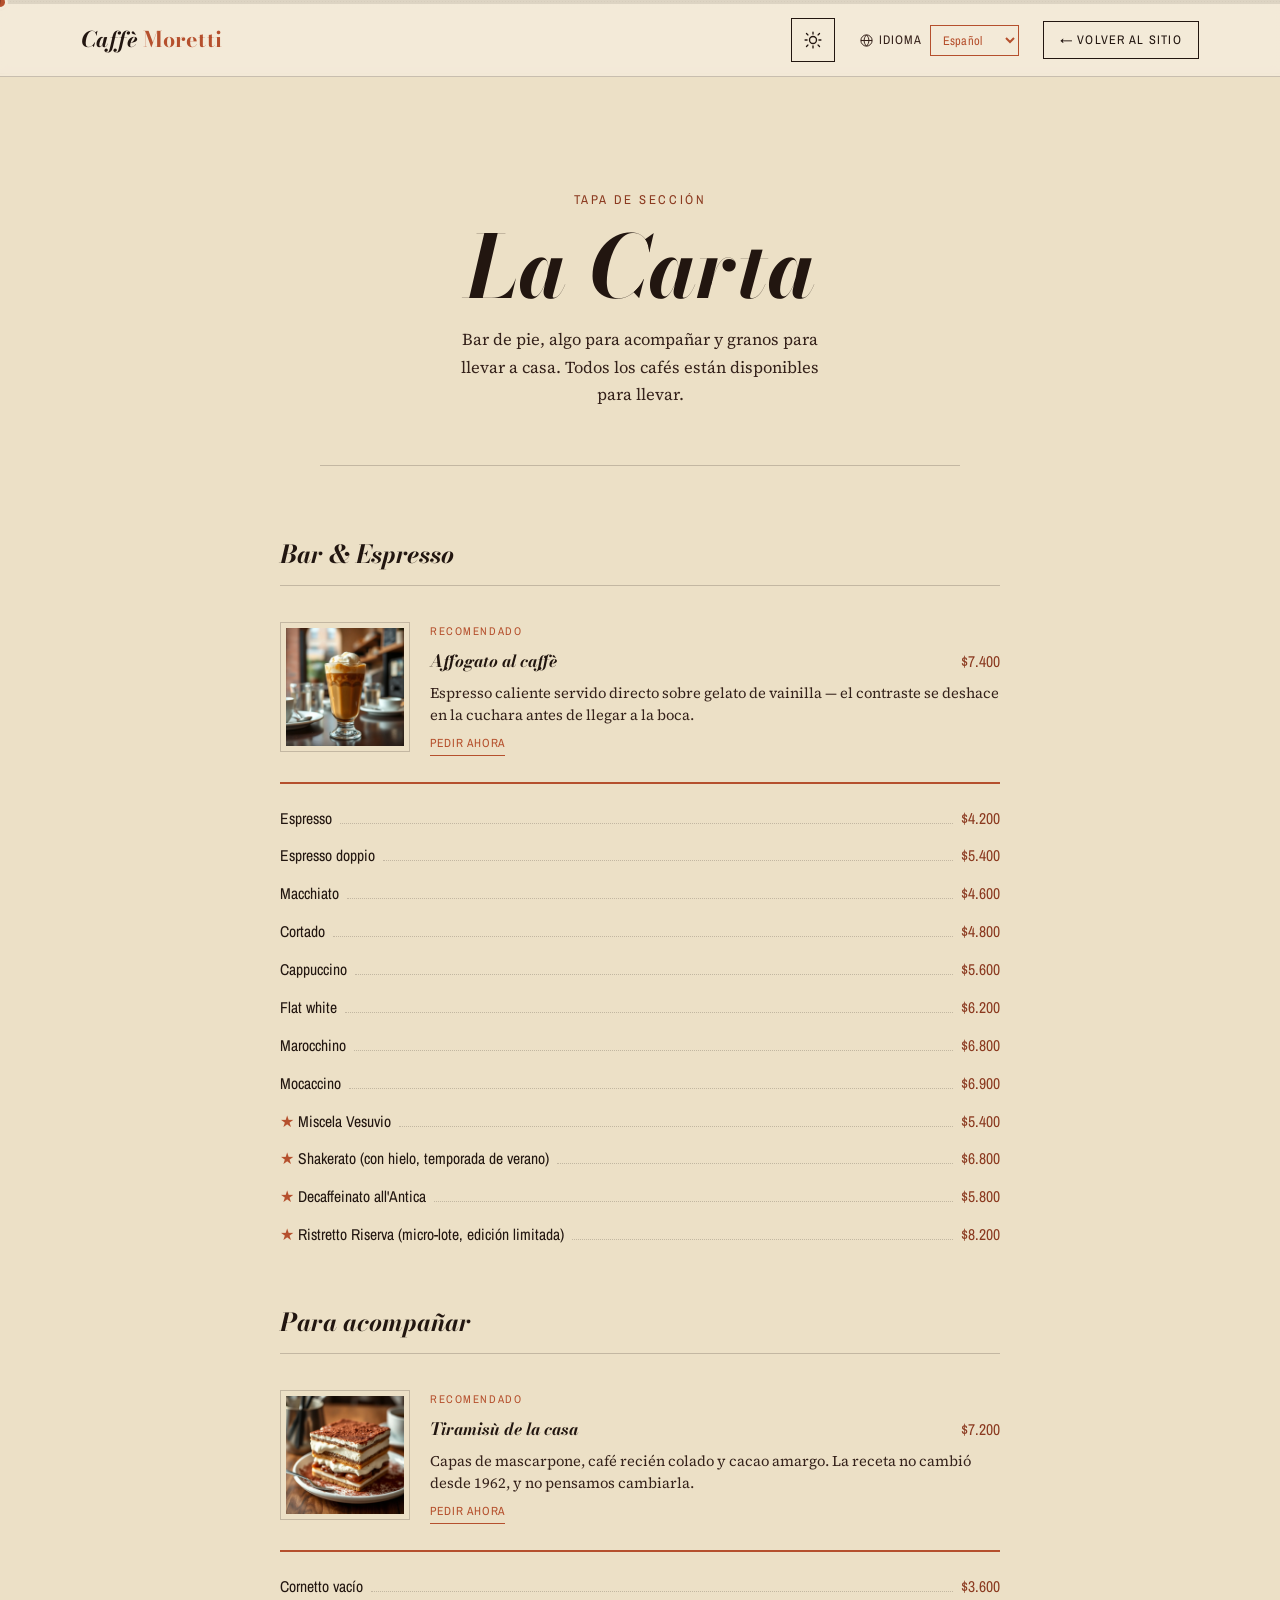
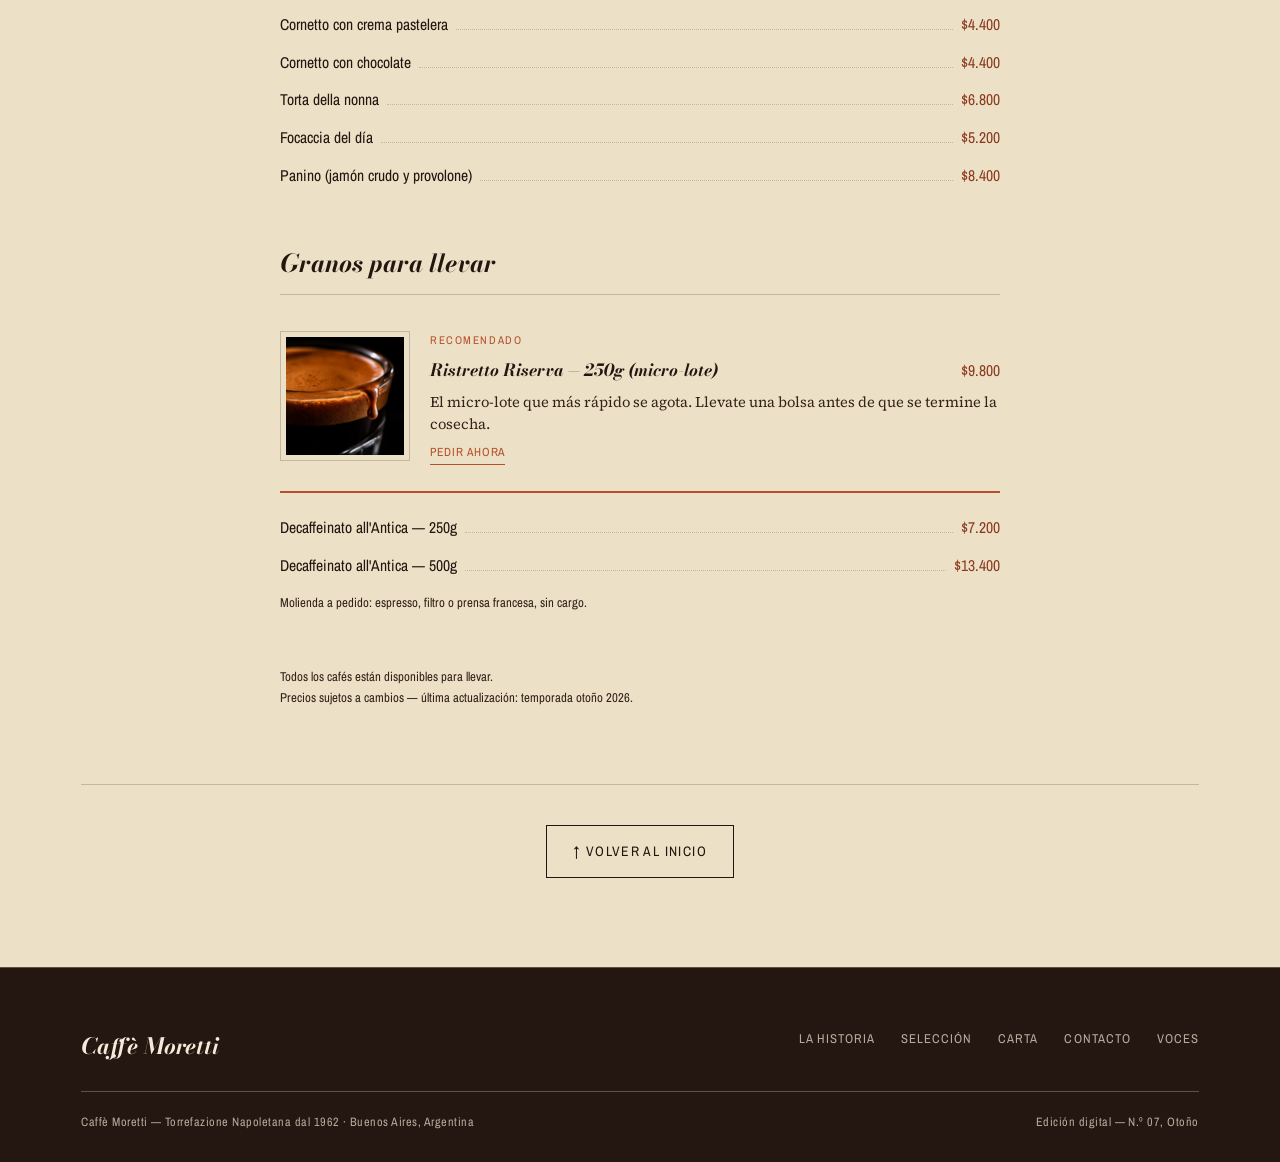
==== carta.html @ 87750c66 "Add files via upload" ====
<!DOCTYPE html>
<html lang="es">
<head>
<meta charset="UTF-8">
<meta name="viewport" content="width=device-width, initial-scale=1.0">
<title>La Carta — Caffè Moretti</title>
<meta name="description" content="La carta de Caffè Moretti: bar de pie, especialidades de la casa y algo para acompañar, en Palermo, Buenos Aires.">
<link rel="canonical" href="https://msamueldev.github.io/caffe-moretti/carta.html">

<!-- Favicon — inicial "M" en serif itálica dentro de un círculo, terracota sobre crema -->
<link rel="icon" href="assets/icons/favicon.svg" type="image/svg+xml">
<link rel="icon" href="assets/icons/favicon.ico" sizes="any">
<link rel="apple-touch-icon" href="assets/icons/apple-touch-icon.png">

<!-- Open Graph / Twitter Card -->
<meta property="og:type" content="website">
<meta property="og:url" content="https://msamueldev.github.io/caffe-moretti/carta.html">
<meta property="og:title" content="La Carta — Caffè Moretti">
<meta property="og:description" content="La carta de Caffè Moretti: bar de pie, especialidades de la casa y algo para acompañar, en Palermo, Buenos Aires.">
<meta property="og:image" content="https://msamueldev.github.io/caffe-moretti/assets/images/hero/cover-espresso-cup.webp">
<meta property="og:image:width" content="900">
<meta property="og:image:height" content="1200">
<meta property="og:image:type" content="image/webp">
<meta name="twitter:card" content="summary_large_image">
<meta name="twitter:title" content="La Carta — Caffè Moretti">
<meta name="twitter:description" content="La carta de Caffè Moretti: bar de pie, especialidades de la casa y algo para acompañar, en Palermo, Buenos Aires.">
<meta name="twitter:image" content="https://msamueldev.github.io/caffe-moretti/assets/images/hero/cover-espresso-cup.webp">

<link rel="preconnect" href="https://fonts.googleapis.com">
<link rel="preconnect" href="https://fonts.gstatic.com" crossorigin>
<link href="https://fonts.googleapis.com/css2?family=Bodoni+Moda:ital,opsz,wght@0,6..96,700;1,6..96,400;1,6..96,600;1,6..96,700&family=Source+Serif+4:opsz,wght@8..60,400&family=Archivo+Narrow:wght@400;600&display=swap" rel="stylesheet">

<link rel="stylesheet" href="css/styles.css">
<script>
  /* Aplica el tema antes del primer paint para evitar flash de color.
     Prioridad: elección guardada por el usuario > preferencia del sistema. */
  (function(){
    try{
      var KEY = 'caffe-moretti-theme';
      var stored = localStorage.getItem(KEY);
      var wantsDark = stored ? stored === 'dark' : (window.matchMedia && window.matchMedia('(prefers-color-scheme: dark)').matches);
      if (wantsDark) document.documentElement.setAttribute('data-theme', 'dark');
    }catch(e){}
  })();
  (function(){
    try{
      if (sessionStorage.getItem('cm-page-transition')) {
        document.documentElement.classList.add('is-entering');
      }
    }catch(e){}
  })();
</script>

<!-- Analítica — Plausible (privacy-friendly, sin cookies, cero backend propio).
     data-domain apunta al dominio real donde vive el sitio (GitHub Pages).
     Ojo: Plausible trackea por dominio completo, no por subcarpeta — si esta
     cuenta de GitHub Pages aloja más de un proyecto bajo msamueldev.github.io,
     las estadísticas de todos esos proyectos se van a mezclar acá. Si eso
     importa, conviene un dominio propio (ej. subdominio) solo para este sitio. -->
<script defer data-domain="msamueldev.github.io" src="https://plausible.io/js/script.js"></script>
</head>
<body>

<a href="#main-content" class="skip-link">Saltar al contenido principal</a>

<div class="page-transition" aria-hidden="true">
  <span class="page-transition-word">Caffè Moretti</span>
</div>

<!-- reading progress rail -->
<div class="progress-rail" aria-hidden="true">
  <div class="progress-fill" id="progressFill"></div>
</div>
<div class="progress-bean" id="progressBean" aria-hidden="true"></div>

<!-- ============ HEADER SIMPLE — no es el masthead completo del sitio, esto es otra página ============ -->
<header class="masthead-bar">
  <div class="masthead-inner">
    <a href="index.html" class="mast-logo">Caffè <em>Moretti</em></a>
    <div class="masthead-actions">
      <button type="button" id="themeToggle" class="theme-toggle" aria-label="Cambiar a modo oscuro">
        <svg class="icon-sun" viewBox="0 0 24 24" fill="none" stroke="currentColor" stroke-width="1.6" stroke-linecap="round" aria-hidden="true">
          <circle cx="12" cy="12" r="4.2"/>
          <path d="M12 2.5v2.4M12 19.1v2.4M4.2 4.2l1.7 1.7M18.1 18.1l1.7 1.7M2.5 12h2.4M19.1 12h2.4M4.2 19.8l1.7-1.7M18.1 5.9l1.7-1.7"/>
        </svg>
        <svg class="icon-moon" viewBox="0 0 24 24" fill="none" stroke="currentColor" stroke-width="1.6" stroke-linecap="round" stroke-linejoin="round" aria-hidden="true">
          <path d="M20 14.2A8.4 8.4 0 1 1 9.8 4a6.6 6.6 0 0 0 10.2 10.2Z"/>
        </svg>
      </button>
      <div class="lang-switch">
        <label for="langSelect" class="lang-switch-label">
          <svg viewBox="0 0 24 24" fill="none" stroke="currentColor" stroke-width="1.6" aria-hidden="true">
            <circle cx="12" cy="12" r="9"/>
            <path d="M3 12h18M12 3c2.5 2.5 3.8 5.6 3.8 9s-1.3 6.5-3.8 9c-2.5-2.5-3.8-5.6-3.8-9s1.3-6.5 3.8-9Z"/>
          </svg>
          <span data-i18n="lang_label">Idioma</span>
        </label>
        <select id="langSelect" aria-label="Idioma">
          <option value="es">Español</option>
          <option value="en">English</option>
          <option value="pt-BR">Português</option>
        </select>
      </div>
      <a href="index.html" class="btn btn--ghost carta-back-link" data-i18n="carta_volver">← Volver al sitio</a>
    </div>
  </div>
</header>

<main id="main-content">
<section class="spread carta-page" id="carta">
  <div class="container">

    <div class="carta-cover">
      <p class="carta-kicker" data-i18n="carta_tapa">Tapa de sección</p>
      <h1 class="carta-title">La Carta</h1>
      <p class="carta-subtitle" data-i18n="carta_subtitulo">Bar de pie, algo para acompañar y granos para llevar a casa. Todos los cafés están disponibles para llevar.</p>
    </div>

    <!-- ACTUALIZAR PRECIOS: los valores en $ de esta sección son de referencia
         (mercado de café de especialidad en Buenos Aires, otoño 2026). Ajustalos
         acá antes de publicar — es el único lugar del sitio donde viven. -->

    <div class="menu-category">
      <h2 class="menu-category-title" data-i18n="carta_cat_bar">Bar & Espresso</h2>

      <div class="menu-recommended">
        <div class="menu-item-photo ph"><img class="ph-img" src="assets/images/productos/affogato.webp" loading="lazy" data-i18n-attr="alt:img_alt_affogato" alt="Vaso de affogato al caffè, espresso caliente servido sobre gelato de vainilla, con vapor visible"></div>
        <div class="menu-item-body">
          <span class="menu-recommended-eyebrow" data-i18n="carta_recomendado">Recomendado</span>
          <div class="menu-item-top">
            <span class="menu-name">Affogato al caffè</span>
            <span class="menu-price">$7.400</span>
          </div>
          <p class="menu-item-desc" data-i18n="featured_affogato">Espresso caliente servido directo sobre gelato de vainilla — el contraste se deshace en la cuchara antes de llegar a la boca.</p>
          <a href="https://wa.me/5355530224?text=Hola!%20Quiero%20pedir%20un%20Affogato%20al%20caff%C3%A8." target="_blank" rel="noopener" class="menu-item-cta" data-i18n="carta_pedir_ahora">Pedir ahora</a>
        </div>
      </div>

      <ul class="menu-list">
        <li class="menu-item"><span class="menu-name">Espresso</span><span class="menu-leader"></span><span class="menu-price">$4.200</span></li>
        <li class="menu-item"><span class="menu-name">Espresso doppio</span><span class="menu-leader"></span><span class="menu-price">$5.400</span></li>
        <li class="menu-item"><span class="menu-name">Macchiato</span><span class="menu-leader"></span><span class="menu-price">$4.600</span></li>
        <li class="menu-item"><span class="menu-name">Cortado</span><span class="menu-leader"></span><span class="menu-price">$4.800</span></li>
        <li class="menu-item"><span class="menu-name">Cappuccino</span><span class="menu-leader"></span><span class="menu-price">$5.600</span></li>
        <li class="menu-item"><span class="menu-name">Flat white</span><span class="menu-leader"></span><span class="menu-price">$6.200</span></li>
        <li class="menu-item"><span class="menu-name">Marocchino</span><span class="menu-leader"></span><span class="menu-price">$6.800</span></li>
        <li class="menu-item"><span class="menu-name">Mocaccino</span><span class="menu-leader"></span><span class="menu-price">$6.900</span></li>
        <!-- marcados con ★ — mismos 4 productos de la sección "Selezione" en index.html -->
        <li class="menu-item menu-item--marked"><span class="menu-name">Miscela Vesuvio</span><span class="menu-leader"></span><span class="menu-price">$5.400</span></li>
        <li class="menu-item menu-item--marked"><span class="menu-name">Shakerato <span data-i18n="carta_shakerato_nota">(con hielo, temporada de verano)</span></span><span class="menu-leader"></span><span class="menu-price">$6.800</span></li>
        <li class="menu-item menu-item--marked"><span class="menu-name">Decaffeinato all'Antica</span><span class="menu-leader"></span><span class="menu-price">$5.800</span></li>
        <li class="menu-item menu-item--marked"><span class="menu-name">Ristretto Riserva <span data-i18n="carta_ristretto_nota">(micro-lote, edición limitada)</span></span><span class="menu-leader"></span><span class="menu-price">$8.200</span></li>
      </ul>
    </div>

    <div class="menu-category">
      <h2 class="menu-category-title" data-i18n="carta_cat_acompanar">Para acompañar</h2>

      <div class="menu-recommended">
        <div class="menu-item-photo ph"><img class="ph-img" src="assets/images/productos/tiramisu.webp" loading="lazy" data-i18n-attr="alt:img_alt_tiramisu" alt="Porción de tiramisù casero con capas de mascarpone y cacao amargo espolvoreado encima"></div>
        <div class="menu-item-body">
          <span class="menu-recommended-eyebrow" data-i18n="carta_recomendado">Recomendado</span>
          <div class="menu-item-top">
            <span class="menu-name" data-i18n="carta_tiramisu">Tiramisù de la casa</span>
            <span class="menu-price">$7.200</span>
          </div>
          <p class="menu-item-desc" data-i18n="featured_tiramisu">Capas de mascarpone, café recién colado y cacao amargo. La receta no cambió desde 1962, y no pensamos cambiarla.</p>
          <a href="https://wa.me/5355530224?text=Hola!%20Quiero%20pedir%20un%20Tiramis%C3%B9%20de%20la%20casa." target="_blank" rel="noopener" class="menu-item-cta" data-i18n="carta_pedir_ahora">Pedir ahora</a>
        </div>
      </div>

      <ul class="menu-list">
        <li class="menu-item"><span class="menu-name">Cornetto <span data-i18n="carta_cornetto_vacio">vacío</span></span><span class="menu-leader"></span><span class="menu-price">$3.600</span></li>
        <li class="menu-item"><span class="menu-name">Cornetto <span data-i18n="carta_cornetto_crema">con crema pastelera</span></span><span class="menu-leader"></span><span class="menu-price">$4.400</span></li>
        <li class="menu-item"><span class="menu-name">Cornetto <span data-i18n="carta_cornetto_choc">con chocolate</span></span><span class="menu-leader"></span><span class="menu-price">$4.400</span></li>
        <li class="menu-item"><span class="menu-name">Torta della nonna</span><span class="menu-leader"></span><span class="menu-price">$6.800</span></li>
        <li class="menu-item"><span class="menu-name" data-i18n="carta_focaccia">Focaccia del día</span><span class="menu-leader"></span><span class="menu-price">$5.200</span></li>
        <li class="menu-item"><span class="menu-name">Panino <span data-i18n="carta_panino">(jamón crudo y provolone)</span></span><span class="menu-leader"></span><span class="menu-price">$8.400</span></li>
      </ul>
    </div>

    <div class="menu-category">
      <h2 class="menu-category-title" data-i18n="carta_cat_granos">Granos para llevar</h2>

      <div class="menu-recommended">
        <div class="menu-item-photo ph"><img class="ph-img" src="assets/images/productos/ristretto-riserva.webp" loading="lazy" data-i18n-attr="alt:img_alt_ristretto" alt="Vaso pequeño de espresso ristretto con crema densa en primer plano macro sobre fondo oscuro dramático"></div>
        <div class="menu-item-body">
          <span class="menu-recommended-eyebrow" data-i18n="carta_recomendado">Recomendado</span>
          <div class="menu-item-top">
            <span class="menu-name">Ristretto Riserva — 250g <span data-i18n="carta_micro_lote">(micro-lote)</span></span>
            <span class="menu-price">$9.800</span>
          </div>
          <p class="menu-item-desc" data-i18n="featured_ristretto_grano">El micro-lote que más rápido se agota. Llevate una bolsa antes de que se termine la cosecha.</p>
          <a href="https://wa.me/5355530224?text=Hola!%20Quiero%20pedir%20una%20bolsa%20de%20Ristretto%20Riserva." target="_blank" rel="noopener" class="menu-item-cta" data-i18n="carta_pedir_ahora">Pedir ahora</a>
        </div>
      </div>

      <ul class="menu-list">
        <li class="menu-item"><span class="menu-name">Decaffeinato all'Antica — 250g</span><span class="menu-leader"></span><span class="menu-price">$7.200</span></li>
        <li class="menu-item"><span class="menu-name">Decaffeinato all'Antica — 500g</span><span class="menu-leader"></span><span class="menu-price">$13.400</span></li>
      </ul>
      <p class="menu-note" data-i18n="carta_nota_molienda">Molienda a pedido: espresso, filtro o prensa francesa, sin cargo.</p>
    </div>

    <p class="menu-note" data-i18n="carta_nota">Todos los cafés están disponibles para llevar.<br>Precios sujetos a cambios — última actualización: temporada otoño 2026.</p>

    <div class="carta-back-row">
      <a href="index.html" class="btn btn--ghost carta-back" data-i18n="carta_volver_inicio">↑ Volver al inicio</a>
    </div>

  </div>
</section>
</main>

<footer class="site-footer">
  <div class="container">
    <div class="footer-top">
      <span class="footer-logo">Caffè Moretti</span>
      <nav class="footer-links">
        <a href="index.html#storia" data-i18n="nav_historia">La Historia</a>
        <a href="index.html#selezione" data-i18n="nav_seleccion">Selección</a>
        <a href="carta.html" data-i18n="nav_carta">Carta</a>
        <a href="index.html#contatto" data-i18n="nav_contacto">Contacto</a>
        <a href="index.html#voci" data-i18n="nav_voces">Voces</a>
      </nav>
    </div>
    <div class="footer-bottom">
      <span>Caffè Moretti — Torrefazione Napoletana dal 1962 · Buenos Aires, Argentina</span>
      <span data-i18n="footer_edicion">Edición digital — N.º 07, Otoño</span>
    </div>
  </div>
</footer>

<script src="js/i18n.js"></script>
<script src="js/main.js"></script>
</body>
</html>
---- css/styles.css ----
/* ============================================================
   CAFFÈ MORETTI — styles.css
   Torrefazione Napoletana dal 1962
   ============================================================ */

/* ============================================================
   TOKENS — paleta cruda (constante) + capa semántica (flip por tema)
   ============================================================ */
:root{
  /* paleta cruda — estos valores no cambian de nombre entre temas */
  --cream:      #F3EAD8;
  --paper:      #ECE0C6;
  --paper-dk:   #E2D3AE;
  --espresso:   #241610;
  --espresso-2: #34211A;
  --ink:        #221610;
  --terracotta: #B5502D;
  --terracotta-dk: #8B3A20;
  --gold:       #A5824F;

  /* capa semántica — modo claro (default) */
  --bg:            var(--cream);
  --surface:       var(--paper);
  --surface-veil:  rgba(243,234,216,0.92);
  --surface-strong:rgba(243,234,216,0.9);
  --bg-transparent:rgba(243,234,216,0);
  --text:          var(--ink);
  --text-muted:    var(--espresso-2);
  --muted-on-dark: rgba(243,234,216,0.7);
  --label-accent:  var(--terracotta-dk);
  --accent:        var(--terracotta);
  --accent-strong: var(--terracotta-dk);
  --gold-dk:       #7A5C33;
  --line:          rgba(34,22,16,0.20);
  --line-soft:     rgba(34,22,16,0.10);
  --cream-line:    rgba(243,234,216,0.28);
  --shadow-color:  rgba(0,0,0,0.35);

  --font-display: 'Bodoni Moda', 'Times New Roman', serif;
  --font-body:    'Source Serif 4', Georgia, serif;
  --font-label:   'Archivo Narrow', Arial, sans-serif;

  --container: 1220px;
  --gutter: clamp(20px, 4vw, 56px);
}

/* modo oscuro — mismo arquetipo y tipografía, otra familia de paleta.
   Fondo global = --espresso (ya "casi negro" en el sistema claro),
   con terracota más rica + el dorado (--gold) activado como segundo
   acento para etiquetas editoriales — no es un invert, es otra perilla
   de temperatura sobre el mismo diseño. */
[data-theme="dark"]{
  --bg:             var(--espresso);
  --surface:        var(--espresso-2);
  --surface-veil:   rgba(36,22,16,0.86);
  --surface-strong: rgba(52,33,26,0.92);
  --bg-transparent: rgba(36,22,16,0);
  --text:           var(--cream);
  --text-muted:     var(--paper);
  --label-accent:   #E0BE8C;
  --accent:         #D2673D;
  --accent-strong:  #E3915C;
  --gold:           #C9A06B;
  --gold-dk:        #C9A06B;
  --line:           rgba(243,234,216,0.16);
  --line-soft:      rgba(243,234,216,0.08);
  --shadow-color:   rgba(0,0,0,0.55);
}

*,*::before,*::after{ box-sizing:border-box; }
html{ scroll-behavior:smooth; overflow-x:hidden; }
@media (prefers-reduced-motion: reduce){
  html{ scroll-behavior:auto; }
  *,*::before,*::after{ animation-duration:0.01ms !important; animation-iteration-count:1 !important; transition-duration:0.01ms !important; scroll-behavior:auto !important; }
}

/* transición suave de color al cambiar de tema — cualquier regla más
   específica (botones, .ph-img, etc.) sigue mandando en lo suyo */
body, body *, body *::before, body *::after{
  transition:background-color 0.5s cubic-bezier(0.4,0,0.2,1), color 0.5s cubic-bezier(0.4,0,0.2,1), border-color 0.5s cubic-bezier(0.4,0,0.2,1), fill 0.5s cubic-bezier(0.4,0,0.2,1), stroke 0.5s cubic-bezier(0.4,0,0.2,1);
}

body{
  position:relative;
  margin:0;
  overflow-x:hidden;
  background:var(--bg);
  color:var(--text);
  font-family:var(--font-body);
  font-size:17px;
  line-height:1.65;
  -webkit-font-smoothing:antialiased;
}
/* textura de grano de papel — dos capas fijas (una por tema) crossfadeadas
   por opacity, ya que un gradiente no puede transicionar de color nativamente */
body::before, body::after{
  content:"";
  position:fixed; inset:0;
  z-index:-1;
  pointer-events:none;
  background-size:3px 3px;
  transition:opacity 0.5s cubic-bezier(0.4,0,0.2,1);
}
body::before{
  background-image:radial-gradient(rgba(34,22,16,0.035) 0.6px, transparent 0.6px); /* claro */
  opacity:1;
}
body::after{
  background-image:radial-gradient(rgba(243,234,216,0.035) 0.6px, transparent 0.6px); /* oscuro */
  opacity:0;
}
[data-theme="dark"] body::before{ opacity:0; }
[data-theme="dark"] body::after{ opacity:1; }

img,svg{ display:block; max-width:100%; }
a{ color:inherit; text-decoration:none; }
h1,h2,h3,h4,p,figure{ margin:0; }
ul{ margin:0; padding:0; list-style:none; }
button{ font-family:inherit; }

.container{
  max-width:var(--container);
  margin:0 auto;
  padding:0 var(--gutter);
}

/* ============================================================
   TRANSICIÓN ENTRE PÁGINAS (index.html ↔ carta.html)
   Overlay negro con el wordmark de la marca. z-index por encima de
   todo (incluida progress-rail, z-index:900). El estado "entering"
   lo pone el script anti-flash en <head>, ANTES del primer paint,
   así que no anima al cargar — solo anima al desvanecerse (JS en
   main.js) o al activarse por un click saliente ("leaving").
   ============================================================ */

/* skip-link — invisible hasta que se enfoca por teclado (Tab) */
.skip-link{
  position:absolute;
  top:-100px; left:12px;
  z-index:10000;
  background:var(--bg);
  color:var(--text);
  border:1px solid var(--accent);
  padding:10px 18px;
  font-family:var(--font-label);
  text-transform:uppercase;
  letter-spacing:0.08em;
  font-size:0.82rem;
  transition:top 0.2s ease;
}
.skip-link:focus{ top:12px; }

.page-transition{
  position:fixed;
  inset:0;
  z-index:9999;
  display:flex;
  align-items:center;
  justify-content:center;
  background:#0B0B0B;
  opacity:0;
  pointer-events:none;
  transition:opacity 0.35s ease;
}
.page-transition-word{
  font-family:var(--font-display);
  font-style:italic;
  font-weight:700;
  font-size:clamp(1.6rem,4.5vw,2.4rem);
  letter-spacing:0.01em;
  color:#F3EAD8;
}
html.is-entering .page-transition,
html.is-leaving .page-transition{
  opacity:1;
  pointer-events:auto;
}


.progress-rail{
  position:fixed; top:0; left:0; right:0; height:4px;
  background:var(--line-soft);
  z-index:900;
}
.progress-fill{
  position:relative;
  height:100%; width:0%;
  transition:width 0.06s linear;
  overflow:hidden;
}
.progress-fill::before,
.progress-fill::after{
  content:"";
  position:absolute; inset:0;
  transition:opacity 0.5s cubic-bezier(0.4,0,0.2,1);
}
.progress-fill::before{
  background:linear-gradient(90deg,#8B3A20,#B5502D); /* claro: --accent-strong, --accent */
  opacity:1;
}
.progress-fill::after{
  background:linear-gradient(90deg,#E3915C,#D2673D); /* oscuro: --accent-strong, --accent */
  opacity:0;
}
[data-theme="dark"] .progress-fill::before{ opacity:0; }
[data-theme="dark"] .progress-fill::after{ opacity:1; }
.progress-bean{
  position:fixed; top:-3px; left:0%;
  width:10px; height:10px;
  transform:translateX(-50%);
  background:var(--accent);
  border-radius:60% 40% 55% 45% / 50% 55% 45% 50%;
  box-shadow:0 0 0 3px var(--bg), 0 1px 3px var(--shadow-color);
  z-index:901;
  transition:left 0.06s linear;
}
.progress-bean::after{
  content:"";
  position:absolute; top:50%; left:50%;
  width:1px; height:70%;
  background:var(--shadow-color);
  transform:translate(-50%,-50%) rotate(8deg);
}

/* ============================================================
   MASTHEAD / NAV
   ============================================================ */
.masthead-bar{
  position:sticky; top:4px; z-index:500;
  background:var(--surface-veil);
  backdrop-filter:blur(6px);
  border-bottom:1px solid var(--line);
}
.masthead-inner{
  max-width:var(--container);
  margin:0 auto;
  padding:14px var(--gutter);
  display:flex; align-items:center; justify-content:space-between;
  gap:20px;
}
.mast-logo{
  font-family:var(--font-display);
  font-style:italic;
  font-weight:700;
  font-size:1.35rem;
  letter-spacing:0.01em;
  white-space:nowrap;
}
.mast-logo em{ font-style:normal; color:var(--accent); }

.masthead-actions{
  display:flex; flex-wrap:wrap; align-items:center; justify-content:flex-end;
  gap:clamp(10px,2vw,24px);
}

/* botón sol/luna */
.theme-toggle{
  display:inline-flex; align-items:center; justify-content:center;
  width:44px; height:44px;
  flex-shrink:0;
  border:1px solid var(--text);
  background:transparent;
  color:var(--text);
  cursor:pointer;
  transition:background-color 0.5s cubic-bezier(0.4,0,0.2,1), color 0.5s cubic-bezier(0.4,0,0.2,1), border-color 0.5s cubic-bezier(0.4,0,0.2,1);
}
.theme-toggle:hover{ background:var(--text); color:var(--bg); }
.theme-toggle:focus-visible{ outline:2px solid var(--accent); outline-offset:2px; }
.theme-toggle svg{ width:20px; height:20px; display:none; }
.theme-toggle .icon-sun{ display:block; }
[data-theme="dark"] .theme-toggle .icon-sun{ display:none; }
[data-theme="dark"] .theme-toggle .icon-moon{ display:block; }

/* selector de idioma — ES · EN · PT, mismo tratamiento tipográfico que un kicker */
.lang-switch{
  display:flex; align-items:center; gap:8px;
  font-family:var(--font-label);
  font-size:0.78rem;
}
.lang-switch-label{
  display:inline-flex; align-items:center; gap:5px;
  text-transform:uppercase;
  letter-spacing:0.08em;
  color:var(--text-muted);
  white-space:nowrap;
}
.lang-switch-label svg{ width:15px; height:15px; flex-shrink:0; }
.lang-switch select{
  font-family:var(--font-label);
  font-size:0.78rem;
  letter-spacing:0.02em;
  color:var(--accent);
  background:transparent;
  border:1px solid var(--accent);
  border-radius:0;
  padding:5px 8px;
  cursor:pointer;
}
.lang-switch select:focus-visible{ outline:2px solid var(--accent); outline-offset:2px; }

.mast-nav{
  display:flex; align-items:center; gap:clamp(16px,3vw,34px);
  font-family:var(--font-label);
  font-size:0.86rem;
  letter-spacing:0.08em;
  text-transform:uppercase;
}
.mast-nav a{
  position:relative;
  padding:4px 0;
  color:var(--text);
}
.mast-nav a::after{
  content:"";
  position:absolute; left:0; right:100%; bottom:0;
  height:1px; background:var(--accent);
  transition:right 0.3s ease;
}
.mast-nav a:hover::after, .mast-nav a:focus-visible::after{ right:0; }
.mast-nav a.active{ color:var(--label-accent); }
.mast-nav a.active::after{ right:0; }
.mast-nav .mast-cta{
  border:1px solid var(--text);
  padding:8px 16px;
  color:var(--text);
}
.mast-nav .mast-cta:hover{ background:var(--text); color:var(--bg); }
.mast-nav .mast-cta::after{ display:none; }

.nav-toggle{ display:none; }
.nav-toggle-label{
  display:none;
  flex-direction:column; gap:5px;
  cursor:pointer;
}
.nav-toggle-label span{ width:24px; height:2px; background:var(--text); }

/* ============================================================
   SECTION SCAFFOLD — every spread reads like a magazine page
   ============================================================ */
.spread{
  position:relative;
  padding:clamp(64px,9vw,120px) 0 clamp(56px,7vw,96px);
  border-top:1px solid var(--line);
}
.spread--dark{
  background:var(--espresso);
  color:var(--cream);
  border-top:1px solid var(--cream-line);
}
.folio{
  display:flex; align-items:baseline; justify-content:space-between;
  font-family:var(--font-label);
  letter-spacing:0.14em;
  text-transform:uppercase;
  font-size:0.82rem;
  color:var(--label-accent);
  margin-bottom:22px;
}
.spread--dark .folio{ color:var(--accent); }
.folio .folio-num{ font-variant-numeric:tabular-nums; }
.folio .folio-rule{
  flex:1; height:1px; background:var(--line);
  margin:0 18px;
}
.spread--dark .folio .folio-rule{ background:var(--cream-line); }

.kicker{
  font-family:var(--font-label);
  text-transform:uppercase;
  letter-spacing:0.16em;
  font-size:0.82rem;
  color:var(--label-accent);
  margin-bottom:14px;
}
.spread--dark .kicker{ color:var(--accent); }

.headline{
  font-family:var(--font-display);
  font-style:italic;
  font-weight:600;
  line-height:1.02;
  letter-spacing:-0.01em;
  color:var(--text);
}
.spread--dark .headline{ color:var(--cream); }

.reveal{ opacity:0; transform:translateY(26px); transition:opacity 0.8s ease, transform 0.8s cubic-bezier(.16,.84,.44,1); }
.reveal.in-view{ opacity:1; transform:translateY(0); }
.reveal-delay-1.in-view{ transition-delay:0.1s; }
.reveal-delay-2.in-view{ transition-delay:0.2s; }
.reveal-delay-3.in-view{ transition-delay:0.3s; }

/* Variantes de entrada — cada spread se mueve distinto, no todos el mismo fade+translateY */
.reveal-scale{ transform:translateY(18px) scale(0.96); }
.reveal-scale.in-view{ transform:translateY(0) scale(1); }
.reveal-slide-left{ transform:translateX(-40px); }
.reveal-slide-left.in-view{ transform:translateX(0); }
.reveal-slide-right{ transform:translateX(40px); }
.reveal-slide-right.in-view{ transform:translateX(0); }

/* Entrada propia del titular de cada sección: cortina que se abre de izquierda
   a derecha, independiente del fade del bloque que lo contiene */
.headline-reveal{
  display:inline-block;
  clip-path:inset(0 100% 0 0);
  transition:clip-path 0.9s cubic-bezier(.16,.84,.44,1);
  transition-delay:0.15s;
}
.reveal.in-view .headline-reveal{ clip-path:inset(0 0 0 0); }

/* ============================================================
   PLACEHOLDER IMAGE BLOCKS
   (sustituir por <img> reales — ver README / estructura de carpetas)
   ============================================================ */
.ph{
  position:relative;
  background:var(--surface);
  border:1px solid var(--line);
  padding:9px;
  overflow:hidden;
  display:flex; align-items:flex-end;
}

/* Cuando sustituyas el div .ph por una <img class="ph-img">, esta clase
   asegura que la imagen llene el mismo recuadro que ocupaba el placeholder */
.ph-img{
  width:100%; height:100%;
  object-fit:cover;
  display:block;
  transform:scale(1);
  transition:transform 0.7s cubic-bezier(.16,.84,.44,1), filter 0.5s ease;
}
.ph:hover .ph-img{
  transform:scale(1.045);
  filter:saturate(1.1) contrast(1.03);
}
/* fotos con efecto de profundidad al hacer scroll — Selezione y fachada de Contacto */
.parallax-img{
  transform:translateY(var(--parallax-y,0px)) scale(1.08);
}
.ph:hover .parallax-img{
  transform:translateY(var(--parallax-y,0px)) scale(1.1);
  filter:saturate(1.1) contrast(1.03);
}

/* ============================================================
   BUTTONS
   ============================================================ */
.btn{
  display:inline-flex; align-items:center; gap:10px;
  font-family:var(--font-label);
  text-transform:uppercase;
  letter-spacing:0.1em;
  font-size:0.86rem;
  padding:14px 26px;
  border:1px solid var(--text);
  transition:background-color 0.5s cubic-bezier(0.4,0,0.2,1), color 0.5s cubic-bezier(0.4,0,0.2,1), border-color 0.5s cubic-bezier(0.4,0,0.2,1), transform 0.25s ease;
}
.btn:focus-visible{ outline:2px solid var(--accent); outline-offset:3px; }
.btn--solid{ background:var(--accent); border-color:var(--accent); color:var(--cream); }
.btn--solid:hover{ background:var(--accent-strong); border-color:var(--accent-strong); transform:translateY(-2px); }
.btn--ghost{ background:transparent; color:var(--text); }
.carta-back-link{ padding:8px 16px; font-size:0.78rem; }
.btn--ghost:hover{ background:var(--text); color:var(--bg); }
.spread--dark .btn--ghost{ border-color:var(--cream); color:var(--cream); }
.spread--dark .btn--ghost:hover{ background:var(--cream); color:var(--espresso); }

/* ============================================================
   1 — COVER / HERO  (imagen a sangre, texto en columna angosta)
   ============================================================ */
.cover{
  position:relative;
  padding-top:calc(4px + 74px);
  padding-bottom:clamp(60px,8vw,90px);
  overflow:hidden;
  min-height:clamp(600px,84vh,880px);
  display:flex;
  align-items:center;
}
.cover > .container{
  position:relative;
  z-index:2;
  width:100%;
}

.cover-kicker-row{
  display:flex; flex-wrap:wrap; align-items:center; justify-content:space-between;
  gap:14px;
  max-width:min(600px,92%);
  font-family:var(--font-label);
  text-transform:uppercase;
  font-size:0.78rem;
  letter-spacing:0.14em;
  color:var(--text-muted);
  padding-bottom:16px;
  border-bottom:1px solid var(--line);
  margin-bottom:clamp(30px,5vw,54px);
}
.cover-kicker-num{ color:var(--gold-dk); font-weight:600; }

.cover-heading-wrap{ max-width:min(480px,88%); }
.cover-eyebrow{
  font-family:var(--font-label);
  text-transform:uppercase;
  letter-spacing:0.2em;
  font-size:0.86rem;
  color:var(--label-accent);
  margin-bottom:10px;
}
.cover-title{
  font-family:var(--font-display);
  font-size:clamp(2.9rem, 6.4vw, 5.2rem);
  line-height:0.96;
  letter-spacing:-0.015em;
}
.cover-title .line1{ font-style:normal; font-weight:700; display:block; }
.cover-title .line2{ font-style:italic; font-weight:600; color:var(--accent); display:block; margin-left:clamp(4px,2vw,20px); }

.cover-sub{
  max-width:34ch;
  margin-top:24px;
  font-size:1.08rem;
  color:var(--text-muted);
}
.cover-actions{
  display:flex; flex-wrap:wrap; gap:16px;
  margin-top:32px;
}

.cover-byline{
  margin-top:clamp(46px,7vw,74px);
  padding-top:18px;
  max-width:min(480px,88%);
  border-top:1px solid var(--line);
  display:flex; flex-wrap:wrap; gap:12px 22px;
  font-family:var(--font-label);
  text-transform:uppercase;
  letter-spacing:0.1em;
  font-size:0.78rem;
  color:var(--text-muted);
}

/* the image — bled to the section's own right edge, independent of container width */
.cover-visual-bleed{
  position:absolute;
  top:0; right:0; bottom:0;
  width:min(66%, 960px);
  z-index:0;
  overflow:hidden;
}
.cover-visual-bleed::before,
.cover-visual-bleed::after{
  content:"";
  position:absolute; inset:0;
  z-index:2;
  pointer-events:none;
  transition:opacity 0.5s cubic-bezier(0.4,0,0.2,1);
}
.cover-visual-bleed::before{
  background:linear-gradient(90deg, #F3EAD8 0%, rgba(243,234,216,0) 24%); /* claro: --bg → transparente */
  opacity:1;
}
.cover-visual-bleed::after{
  background:linear-gradient(90deg, #241610 0%, rgba(36,22,16,0) 24%); /* oscuro: --bg → transparente */
  opacity:0;
}
[data-theme="dark"] .cover-visual-bleed::before{ opacity:0; }
[data-theme="dark"] .cover-visual-bleed::after{ opacity:1; }
.cover-bleed-photo{
  position:relative;
  width:100%; height:100%;
  padding:0;
  background:none;
  clip-path:polygon(9% 0, 100% 0, 100% 100%, 0 100%);
}
.cover-bleed-photo::before{ display:none; } /* nunca tuvo, y no lleva el marco passe-partout — la foto del hero va a sangre */

/* crédito de foto — texto simple debajo del byline, nada flotando sobre la imagen */
.cover-photo-credit{
  margin-top:14px;
  max-width:min(480px,88%);
  font-family:var(--font-label);
  font-size:0.74rem;
  letter-spacing:0.04em;
  color:var(--text-muted);
}

/* ============================================================
   2 — LA STORIA (3-column article)
   ============================================================ */
.storia-head{
  max-width:60ch;
  margin-bottom:clamp(30px,5vw,52px);
}
.storia-head .headline{ font-size:clamp(2.1rem,4.6vw,3.4rem); }

.article-grid{
  display:grid;
  grid-template-columns:repeat(3,1fr);
  gap:0;
}
.article-col{
  padding:0 clamp(16px,2.4vw,30px);
  border-left:1px solid var(--line);
  font-size:0.99rem;
}
.article-col:first-child{ border-left:none; padding-left:0; }
.article-col:last-child{ padding-right:0; }
.article-col p + p{ margin-top:1.1em; }
.article-col h3{
  font-family:var(--font-label);
  text-transform:uppercase;
  letter-spacing:0.1em;
  font-size:0.8rem;
  color:var(--label-accent);
  margin-bottom:12px;
}
.article-col > p:first-of-type::first-letter{
  font-family:var(--font-display);
  font-style:italic;
  font-weight:700;
  font-size:4.4em;
  line-height:0.78;
  float:left;
  padding-right:0.08em;
  padding-top:0.03em;
  color:var(--gold-dk);
}

.pull-quote{
  margin:clamp(48px,7vw,84px) 0;
  display:flex;
  justify-content:flex-end;
}
.pull-quote-inner{
  position:relative;
  max-width:min(640px,86%);
  width:calc(100% + var(--gutter));
  margin-right:calc(-1 * var(--gutter));
  background:var(--bg);
  padding:clamp(20px,3vw,34px) clamp(28px,4vw,44px) clamp(20px,3vw,34px) clamp(44px,5.5vw,60px);
  border-top:2px solid var(--accent);
  border-bottom:1px solid var(--line);
}
.pull-quote-inner::before{
  content:"“";
  position:absolute;
  top:-0.4em; left:0.02em;
  font-family:var(--font-display);
  font-style:italic;
  font-weight:700;
  font-size:7rem;
  line-height:1;
  color:var(--gold);
  opacity:0.22;
  z-index:0;
  pointer-events:none;
}
.pull-quote p{
  position:relative;
  z-index:1;
  font-family:var(--font-display);
  font-style:italic;
  font-size:clamp(1.7rem,3.6vw,2.6rem);
  line-height:1.2;
  text-align:left;
  max-width:none;
  margin:0;
}
.pull-quote cite{
  position:relative;
  z-index:1;
  display:block;
  margin-top:16px;
  text-align:left;
  font-family:var(--font-label);
  font-style:normal;
  text-transform:uppercase;
  letter-spacing:0.12em;
  font-size:0.78rem;
  color:var(--label-accent);
}

.process-row{
  margin-top:clamp(44px,6vw,70px);
  display:grid;
  grid-template-columns:1fr 1.2fr;
  grid-template-rows:1fr 1fr;
  gap:clamp(14px,2vw,22px);
  aspect-ratio:16/11;
}
.process-item{
  display:flex;
  flex-direction:column;
  min-height:0;
}
.process-item .ph{ flex:1; min-height:0; }
/* Fig. 1 y Fig. 3 — apoyo, chicas */
.process-item:nth-child(1){ grid-column:1; grid-row:1; }
.process-item:nth-child(3){ grid-column:1; grid-row:2; }
/* Fig. 2 — el tueste, la foto dramática, ocupa el doble de alto */
.process-item:nth-child(2){ grid-column:2; grid-row:1 / span 2; }
.process-fig{
  margin-top:10px;
  flex-shrink:0;
  font-family:var(--font-label);
  font-size:0.82rem;
  color:var(--text-muted);
}
.process-fig b{ color:var(--label-accent); font-weight:600; }

/* ============================================================
   3 — SELEZIONE (editorial reviews)
   ============================================================ */
.selezione-head{
  display:flex; flex-wrap:wrap; justify-content:space-between; align-items:flex-end; gap:20px;
  margin-bottom:clamp(34px,5vw,54px);
}
.selezione-head .headline{ font-size:clamp(2.1rem,4.6vw,3.4rem); max-width:16ch; }
.selezione-intro{ max-width:34ch; font-size:1rem; color:var(--text-muted); }

.review-grid{
  display:grid;
  grid-template-columns:repeat(2,1fr);
  gap:1px;
  background:var(--line);
  border:1px solid var(--line);
}
.review-card{
  background:var(--bg);
  padding:clamp(22px,3vw,34px);
  display:flex; flex-direction:column; gap:16px;
}
.review-photo{ aspect-ratio:16/10; }
.review-top{
  display:flex; flex-wrap:wrap; justify-content:space-between; align-items:flex-start; gap:10px 14px;
}
.review-name{
  font-family:var(--font-display);
  font-style:italic;
  font-weight:700;
  font-size:1.5rem;
}
.review-tag{
  flex-shrink:0;
  margin-top:6px;
  font-family:var(--font-label);
  text-transform:uppercase;
  letter-spacing:0.08em;
  font-size:0.7rem;
  color:var(--gold-dk);
  border:1px solid var(--gold-dk);
  padding:4px 10px;
  white-space:nowrap;
}
.review-text{ font-size:0.98rem; color:var(--text-muted); }

/* ficha técnica editorial — reemplaza cualquier idea de puntuación */
.spec-sheet{
  display:flex; flex-direction:column;
  gap:1px;
  background:var(--line);
  border:1px solid var(--line);
  margin:0;
}
.spec-row{
  display:grid;
  grid-template-columns:120px 1fr;
  gap:8px 12px;
  background:var(--bg);
  padding:7px 10px;
}
.spec-row dt{
  font-family:var(--font-label);
  text-transform:uppercase;
  letter-spacing:0.06em;
  font-size:0.7rem;
  color:var(--text-muted);
}
.spec-row dd{
  margin:0;
  font-family:var(--font-label);
  font-size:0.8rem;
  color:var(--text);
}

/* ============================================================
   3.5 — CARTA / MENÚ
   Sección tratada como "otra página": fondo distinto (--surface en
   vez de --bg), portada de capítulo propia, y un cierre con botón
   de vuelta — nada de esto continúa el flujo natural del scroll.
   ============================================================ */
.carta-page{
  background:var(--surface);
}
.carta-cover{
  text-align:center;
  max-width:640px;
  margin:0 auto clamp(44px,6vw,68px);
  padding-bottom:clamp(36px,5vw,56px);
  border-bottom:1px solid var(--line);
}
.carta-kicker{
  font-family:var(--font-label);
  text-transform:uppercase;
  letter-spacing:0.2em;
  font-size:0.8rem;
  color:var(--label-accent);
  margin-bottom:16px;
}
.carta-title{
  font-family:var(--font-display);
  font-style:italic;
  font-weight:700;
  font-size:clamp(3rem,7vw,5.4rem);
  line-height:0.95;
  color:var(--text);
}
.carta-subtitle{
  margin:18px auto 0;
  max-width:44ch;
  font-size:1.04rem;
  color:var(--text-muted);
}

.menu-category{
  max-width:720px;
  margin:0 auto clamp(38px,5vw,54px);
}
.menu-category-title{
  font-family:var(--font-display);
  font-style:italic;
  font-weight:700;
  font-size:1.55rem;
  color:var(--text);
  margin-bottom:18px;
  padding-bottom:10px;
  border-bottom:1px solid var(--line);
}
.menu-list{ display:flex; flex-direction:column; gap:12px; }
.menu-item{
  display:flex;
  align-items:baseline;
  gap:8px;
}
.menu-name{
  font-family:var(--font-label);
  font-size:0.98rem;
  color:var(--text);
}
.menu-leader{
  flex:1;
  min-width:16px;
  border-bottom:1px dotted var(--line);
  margin-bottom:0.3em;
}
.menu-price{
  font-family:var(--font-label);
  font-size:0.98rem;
  font-variant-numeric:tabular-nums;
  color:var(--label-accent);
  white-space:nowrap;
  flex-shrink:0;
}

.menu-note{
  max-width:720px;
  margin:clamp(20px,3vw,32px) auto 0;
  font-family:var(--font-label);
  font-size:0.8rem;
  line-height:1.6;
  color:var(--text-muted);
}
.menu-category .menu-note{ margin-top:14px; margin-left:0; margin-right:0; max-width:none; }

/* recomendado — un solo banner por categoría, el elemento con más peso
   visual de toda la carta: foto grande + copy + CTA. Jerarquía: esto >
   ítem marcado con ★ > ítem de lista normal. */
.menu-recommended{
  display:grid;
  grid-template-columns:130px 1fr;
  gap:20px;
  align-items:start;
  padding:18px 0 26px;
  margin-bottom:22px;
  border-bottom:2px solid var(--accent);
}
.menu-recommended-eyebrow{
  display:block;
  font-family:var(--font-label);
  text-transform:uppercase;
  letter-spacing:0.14em;
  font-size:0.7rem;
  color:var(--accent);
  margin-bottom:2px;
}
.menu-item-photo{ aspect-ratio:1/1; padding:5px; }
/* en la Carta, solo zoom al hover — nada de saturate/contrast, y sin parallax */
.menu-item-photo.ph:hover .ph-img{
  transform:scale(1.045);
  filter:none;
}
.menu-item-body{ display:flex; flex-direction:column; gap:6px; min-width:0; }
.menu-item-top{
  display:flex; flex-wrap:wrap; justify-content:space-between; align-items:baseline; gap:6px 12px;
}
.menu-item-top .menu-name{
  font-family:var(--font-display);
  font-style:italic;
  font-weight:700;
  font-size:1.05rem;
}
.menu-item-top .menu-price{
  font-family:var(--font-label);
  font-variant-numeric:tabular-nums;
  color:var(--label-accent);
}
.menu-item-desc{
  font-family:var(--font-body);
  font-size:0.92rem;
  line-height:1.5;
  color:var(--text-muted);
  margin:0;
}
.menu-item-cta{
  align-self:flex-start;
  margin-top:2px;
  font-family:var(--font-label);
  text-transform:uppercase;
  letter-spacing:0.08em;
  font-size:0.74rem;
  color:var(--accent);
  border-bottom:1px solid var(--accent);
  padding-bottom:1px;
}
.menu-item-cta:focus-visible{ outline:2px solid var(--accent); outline-offset:3px; }
.menu-item-cta:hover{ color:var(--accent-strong); border-color:var(--accent-strong); }

/* marcado — sutil, sigue siendo una línea más de la lista, solo con una
   estrella chica antes del nombre */
.menu-item--marked .menu-name::before{
  content:"★ ";
  color:var(--accent);
}

.carta-back-row{
  margin-top:clamp(50px,7vw,76px);
  padding-top:clamp(28px,4vw,40px);
  border-top:1px solid var(--line);
  text-align:center;
}

/* ============================================================
   CARTA DESTACADA (index.html) — atajo de compra en el flujo
   principal, no una sección decorativa
   ============================================================ */
.carta-teaser-inner{
  max-width:640px;
  margin:0 auto;
  text-align:center;
}
.carta-teaser-title{
  font-family:var(--font-display);
  font-style:italic;
  font-weight:700;
  font-size:clamp(2.6rem,6vw,4.6rem);
  line-height:0.98;
  color:var(--cream);
  margin-top:6px;
}
.carta-teaser-sub{
  margin-top:18px;
  font-size:1.05rem;
  color:var(--muted-on-dark);
  max-width:44ch;
  margin-left:auto; margin-right:auto;
}
.carta-teaser-actions{
  margin-top:34px;
  display:flex; flex-wrap:wrap; justify-content:center;
  gap:16px;
}
.btn--large{ padding:17px 34px; font-size:0.92rem; }

/* ============================================================
   4 — VOCI / TESTIMONIOS  (dark spread, testimonios de clientes)
   Una sola columna ancha, tratada como correspondencia numerada,
   no como grilla de tarjetas: cada carta pesa distinto.
   ============================================================ */
.voci-head{ max-width:56ch; margin-bottom:clamp(36px,5vw,58px); }

.voci-list{
  max-width:840px;
  display:flex;
  flex-direction:column;
}
.voice-letter{
  display:grid;
  grid-template-columns:104px 1fr;
  gap:clamp(16px,3vw,32px);
  padding:clamp(30px,4.5vw,44px) 0;
  border-top:1px solid var(--cream-line);
}
.voice-letter:last-child{ border-bottom:1px solid var(--cream-line); }
.voice-letter:nth-child(even){ margin-left:clamp(0px,5vw,72px); }

.voice-letter-num{
  font-family:var(--font-label);
  text-transform:uppercase;
  letter-spacing:0.12em;
  font-size:0.78rem;
  color:var(--accent);
  white-space:nowrap;
}
.voice-letter-text{
  font-family:var(--font-display);
  font-style:italic;
  line-height:1.28;
  color:var(--cream);
  max-width:38ch;
}
.voice-letter--minor .voice-letter-text{ font-size:clamp(1.05rem,2vw,1.25rem); }
.voice-letter--medium .voice-letter-text{ font-size:clamp(1.3rem,2.6vw,1.65rem); }
.voice-letter--major .voice-letter-text{ font-size:clamp(1.65rem,3.6vw,2.3rem); max-width:32ch; }

.voice-letter-attr{
  margin-top:16px;
  font-family:var(--font-label);
  text-transform:uppercase;
  letter-spacing:0.08em;
  font-size:0.76rem;
  color:var(--muted-on-dark);
}
.voice-letter-attr b{ color:var(--cream); font-weight:600; letter-spacing:0.02em; }
.voice-letter-note{
  margin-top:6px;
  font-family:var(--font-label);
  font-style:italic;
  font-size:0.7rem;
  color:var(--muted-on-dark);
}
.voice-letter-note:empty{ display:none; }

/* ============================================================
   5 — CONTACTO
   ============================================================ */
.contact-grid{
  display:grid;
  grid-template-columns:0.95fr 1.05fr;
  gap:clamp(30px,5vw,64px);
  align-items:start;
}
.contact-head .headline{ font-size:clamp(2rem,4.4vw,3.2rem); max-width:14ch; margin-bottom:26px; }
.info-block{ margin-bottom:26px; }
.info-block h3{
  font-family:var(--font-label);
  text-transform:uppercase;
  letter-spacing:0.1em;
  font-size:0.78rem;
  color:var(--label-accent);
  margin-bottom:8px;
}
.info-block p{ font-size:1.02rem; }
.info-block p a:hover{ text-decoration:underline; text-underline-offset:3px; }

.hours-badge{
  display:inline-flex; align-items:center; gap:7px;
  margin:8px 0 14px;
  font-family:var(--font-label);
  font-size:0.82rem;
  letter-spacing:0.02em;
}
.hours-badge::before{
  content:"";
  width:7px; height:7px;
  border-radius:50%;
  background:currentColor;
  flex-shrink:0;
}
.hours-badge--open{ color:var(--accent); }
.hours-badge--closed{ color:var(--text-muted); }

.hours-table{ width:100%; border-collapse:collapse; }
.hours-table tr{ border-top:1px solid var(--line); }
.hours-table tr:last-child{ border-bottom:1px solid var(--line); }
.hours-table td{ padding:8px 0; font-size:0.94rem; }
.hours-table td:first-child{ font-family:var(--font-label); text-transform:uppercase; letter-spacing:0.06em; font-size:0.8rem; color:var(--text-muted); }
.hours-table td:last-child{ text-align:right; font-variant-numeric:tabular-nums; }
.hours-table tr.is-today td:first-child{ color:var(--accent); font-weight:700; }
.hours-table tr.is-today td:first-child::before{ content:"● "; }

.contact-visual .ph{ aspect-ratio:4/5; margin-bottom:16px; }
.map-embed{
  aspect-ratio:16/8;
  border:1px solid var(--line);
  overflow:hidden;
  position:relative;
}
.map-embed iframe{
  display:block;
  width:100%; height:100%;
  filter:grayscale(0.25) sepia(0.15) contrast(1.05);
}
[data-theme="dark"] .map-embed iframe{
  filter:grayscale(0.35) sepia(0.12) contrast(1.1) brightness(0.75);
}
.contact-actions{ margin-top:28px; display:flex; flex-wrap:wrap; gap:14px; }

/* formulario que arma el mensaje y abre WhatsApp — mismo lenguaje visual
   que .info-block: labels en Archivo Narrow mayúscula, líneas finas,
   sin bordes redondeados. */
.contact-form-block{
  margin-top:clamp(32px,4.5vw,48px);
  padding-top:clamp(24px,3.5vw,36px);
  border-top:1px solid var(--line);
}
.contact-form-block h3{
  font-family:var(--font-label);
  text-transform:uppercase;
  letter-spacing:0.1em;
  font-size:0.78rem;
  color:var(--label-accent);
  margin-bottom:18px;
}
.contact-form{
  display:flex;
  flex-direction:column;
  gap:16px;
  max-width:420px;
}
.form-field{
  display:flex;
  flex-direction:column;
  gap:6px;
}
.form-field label{
  font-family:var(--font-label);
  text-transform:uppercase;
  letter-spacing:0.08em;
  font-size:0.74rem;
  color:var(--text-muted);
}
.form-field input,
.form-field textarea{
  font-family:var(--font-body);
  font-size:0.96rem;
  color:var(--text);
  background:var(--bg);
  border:1px solid var(--line);
  border-radius:0;
  padding:10px 12px;
  outline:none;
  transition:border-color 0.5s cubic-bezier(0.4,0,0.2,1);
}
.form-field input:focus,
.form-field textarea:focus{
  border-color:var(--accent);
}
.form-field textarea{ resize:vertical; min-height:90px; }
.contact-form .btn{ align-self:flex-start; cursor:pointer; }

.form-error{
  display:none;
  font-family:var(--font-label);
  font-size:0.76rem;
  letter-spacing:0.02em;
  color:var(--gold-dk);
}
[data-theme="dark"] .form-error{ color:#E38B6B; }
.form-field select{
  font-family:var(--font-body);
  font-size:0.96rem;
  color:var(--text);
  background:var(--bg);
  border:1px solid var(--line);
  border-radius:0;
  padding:10px 12px;
  outline:none;
}
.form-field select:focus-visible{ border-color:var(--accent); outline:2px solid var(--accent); outline-offset:2px; }
.form-field.has-error input,
.form-field.has-error textarea{ border-color:var(--gold-dk); }

/* honeypot — invisible para personas, alcanzable para bots simples */
.form-honeypot{
  position:absolute;
  left:-9999px;
  width:1px;
  height:1px;
  overflow:hidden;
}

.form-confirm{
  display:none;
  margin-top:4px;
  font-family:var(--font-label);
  font-size:0.82rem;
  color:var(--accent);
}
.form-confirm.is-visible{ display:block; }
.form-privacy{
  margin-top:14px;
  max-width:420px;
  font-family:var(--font-label);
  font-size:0.72rem;
  line-height:1.5;
  color:var(--text-muted);
}

/* ============================================================
   FOOTER
   ============================================================ */
.site-footer{
  background:var(--espresso);
  color:var(--muted-on-dark);
  padding:clamp(40px,6vw,60px) 0 30px;
  border-top:1px solid var(--cream-line);
}
.footer-top{
  display:flex; flex-wrap:wrap; justify-content:space-between; gap:24px;
  padding-bottom:26px; border-bottom:1px solid var(--cream-line);
}
.footer-logo{
  font-family:var(--font-display); font-style:italic; font-weight:700;
  font-size:1.4rem; color:var(--cream);
}
.footer-links{ display:flex; flex-wrap:wrap; gap:16px 26px; font-family:var(--font-label); text-transform:uppercase; letter-spacing:0.08em; font-size:0.8rem; }
.footer-links a:hover{ color:var(--accent); }
.footer-bottom{
  padding-top:20px; display:flex; flex-wrap:wrap; justify-content:space-between; gap:10px;
  font-family:var(--font-label); font-size:0.76rem; letter-spacing:0.04em;
}

/* ============================================================
   RESPONSIVE
   ============================================================ */
@media (max-width: 920px){
  .article-grid{ grid-template-columns:1fr; }
  .article-col{ border-left:none; border-top:1px solid var(--line); padding:26px 0 0; }
  .article-col:first-child{ border-top:none; padding-top:0; }
  .process-row{ aspect-ratio:16/13; }
  .review-grid{ grid-template-columns:1fr; }
  .contact-grid{ grid-template-columns:1fr; }
  .spec-row{ grid-template-columns:100px 1fr; }

  /* hero: la imagen deja de ir a sangre y pasa a bloque completo arriba del texto */
  .cover{ min-height:auto; display:block; }
  .cover-visual-bleed{
    position:static;
    width:100%;
    height:clamp(300px,64vw,440px);
    margin-bottom:30px;
  }
  .cover-visual-bleed::before, .cover-visual-bleed::after{ display:none; }
  .cover-bleed-photo{ clip-path:polygon(0 0, 100% 0, 100% 92%, 0 100%); }
  .cover-kicker-row, .cover-heading-wrap, .cover-byline{ max-width:none; }

  /* pull-quote: sin desborde de contenedor en pantallas medianas */
  .pull-quote-inner{ width:100%; margin-right:0; max-width:100%; padding-left:clamp(28px,4vw,44px); }

  /* voci: quitar el indentado alterno, se lee mejor a ancho completo */
  .voice-letter:nth-child(even){ margin-left:0; }
}
@media (max-width: 720px){
  .lang-switch-label span{ display:none; } /* en mobile queda solo el ícono, el select ya es autoexplicativo */
  .lang-switch select{ font-size:0.72rem; padding:5px 5px; }
  .menu-recommended{ grid-template-columns:96px 1fr; gap:14px; }

  .mast-nav{ position:absolute; top:100%; left:0; right:0; background:var(--bg); flex-direction:column; align-items:flex-start; gap:0; border-bottom:1px solid var(--line); max-height:0; overflow:hidden; transition:max-height 0.35s ease, background-color 0.5s cubic-bezier(0.4,0,0.2,1); }
  .mast-nav a, .mast-nav .mast-cta{ width:100%; padding:14px var(--gutter); border-bottom:1px solid var(--line-soft); box-sizing:border-box; }
  .nav-toggle:checked ~ .mast-nav{ max-height:320px; }
  .nav-toggle-label{ display:flex; }
  .process-row{
    grid-template-columns:1fr 1fr;
    grid-template-rows:auto auto;
    aspect-ratio:auto;
  }
  .process-item{ display:block; }
  .process-item .ph{ flex:none; }
  .process-item:nth-child(1){ grid-column:1; grid-row:2; }
  .process-item:nth-child(2){ grid-column:1 / -1; grid-row:1; }
  .process-item:nth-child(3){ grid-column:2; grid-row:2; }
  .process-item:nth-child(1) .ph, .process-item:nth-child(3) .ph{ aspect-ratio:4/5; }
  .process-item:nth-child(2) .ph{ aspect-ratio:16/9; }
  .cover-title{ font-size:clamp(2.4rem,11vw,3.6rem); }
  .spec-row{ grid-template-columns:1fr; gap:2px; }

  /* voci: el número de carta pasa arriba del texto en vez de columna lateral */
  .voice-letter{ grid-template-columns:1fr; gap:8px; }

  /* footer: el link "Voces" se cortaba contra el borde — margen extra de
     seguridad además del gutter normal, y los links ya envuelven (ver
     .footer-links flex-wrap más arriba) */
  .site-footer .container{ padding-left:calc(var(--gutter) + 6px); padding-right:calc(var(--gutter) + 6px); }
}
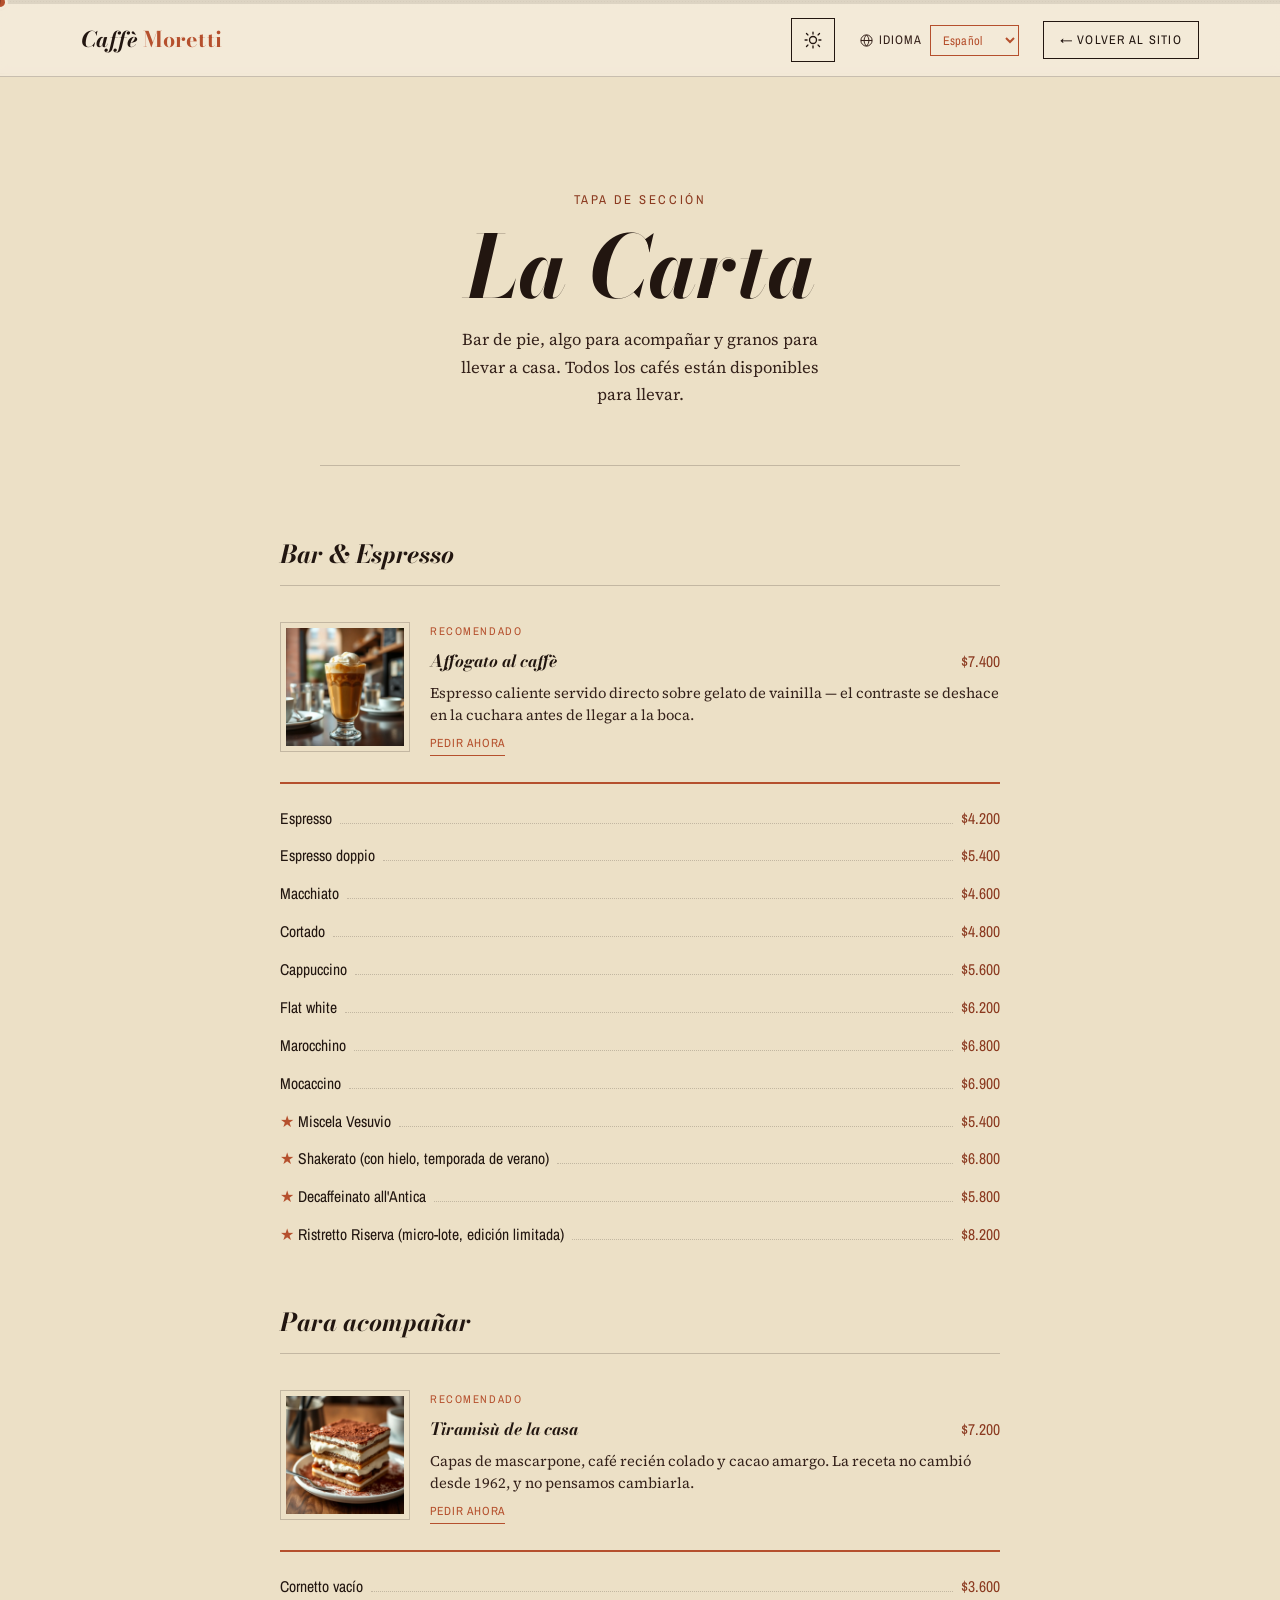
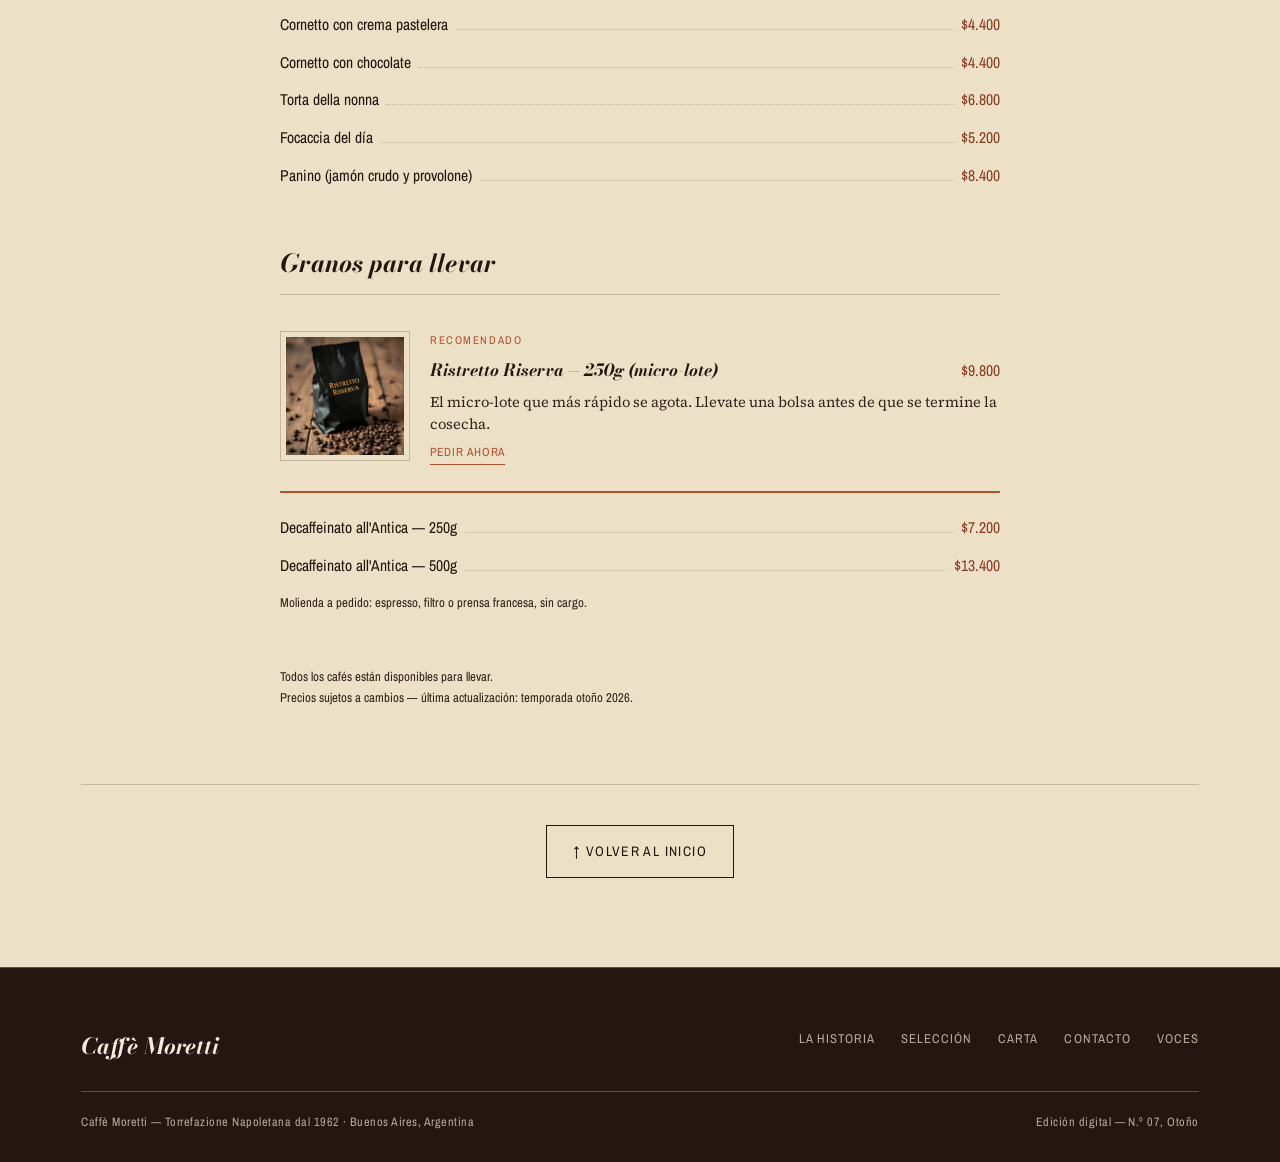
==== commit 96a527e1: "Add files via upload" ====
--- a/carta.html
+++ b/carta.html
@@ -5,7 +5,7 @@
 <meta name="viewport" content="width=device-width, initial-scale=1.0">
 <title>La Carta — Caffè Moretti</title>
 <meta name="description" content="La carta de Caffè Moretti: bar de pie, especialidades de la casa y algo para acompañar, en Palermo, Buenos Aires.">
-<link rel="canonical" href="https://msamueldev.github.io/caffe-moretti/carta.html">
+<link rel="canonical" href="https://lemuelabs.github.io/caffe-moretti/carta.html">
 
 <!-- Favicon — inicial "M" en serif itálica dentro de un círculo, terracota sobre crema -->
 <link rel="icon" href="assets/icons/favicon.svg" type="image/svg+xml">
@@ -14,17 +14,17 @@
 
 <!-- Open Graph / Twitter Card -->
 <meta property="og:type" content="website">
-<meta property="og:url" content="https://msamueldev.github.io/caffe-moretti/carta.html">
+<meta property="og:url" content="https://lemuelabs.github.io/caffe-moretti/carta.html">
 <meta property="og:title" content="La Carta — Caffè Moretti">
 <meta property="og:description" content="La carta de Caffè Moretti: bar de pie, especialidades de la casa y algo para acompañar, en Palermo, Buenos Aires.">
-<meta property="og:image" content="https://msamueldev.github.io/caffe-moretti/assets/images/hero/cover-espresso-cup.webp">
+<meta property="og:image" content="https://lemuelabs.github.io/caffe-moretti/assets/images/hero/cover-espresso-cup.webp">
 <meta property="og:image:width" content="900">
 <meta property="og:image:height" content="1200">
 <meta property="og:image:type" content="image/webp">
 <meta name="twitter:card" content="summary_large_image">
 <meta name="twitter:title" content="La Carta — Caffè Moretti">
 <meta name="twitter:description" content="La carta de Caffè Moretti: bar de pie, especialidades de la casa y algo para acompañar, en Palermo, Buenos Aires.">
-<meta name="twitter:image" content="https://msamueldev.github.io/caffe-moretti/assets/images/hero/cover-espresso-cup.webp">
+<meta name="twitter:image" content="https://lemuelabs.github.io/caffe-moretti/assets/images/hero/cover-espresso-cup.webp">
 
 <link rel="preconnect" href="https://fonts.googleapis.com">
 <link rel="preconnect" href="https://fonts.gstatic.com" crossorigin>
@@ -54,10 +54,10 @@
 <!-- Analítica — Plausible (privacy-friendly, sin cookies, cero backend propio).
      data-domain apunta al dominio real donde vive el sitio (GitHub Pages).
      Ojo: Plausible trackea por dominio completo, no por subcarpeta — si esta
-     cuenta de GitHub Pages aloja más de un proyecto bajo msamueldev.github.io,
+     cuenta de GitHub Pages aloja más de un proyecto bajo lemuelabs.github.io,
      las estadísticas de todos esos proyectos se van a mezclar acá. Si eso
      importa, conviene un dominio propio (ej. subdominio) solo para este sitio. -->
-<script defer data-domain="msamueldev.github.io" src="https://plausible.io/js/script.js"></script>
+<script defer data-domain="lemuelabs.github.io" src="https://plausible.io/js/script.js"></script>
 </head>
 <body>
 
@@ -183,7 +183,7 @@
       <h2 class="menu-category-title" data-i18n="carta_cat_granos">Granos para llevar</h2>
 
       <div class="menu-recommended">
-        <div class="menu-item-photo ph"><img class="ph-img" src="assets/images/productos/ristretto-riserva.webp" loading="lazy" data-i18n-attr="alt:img_alt_ristretto" alt="Vaso pequeño de espresso ristretto con crema densa en primer plano macro sobre fondo oscuro dramático"></div>
+        <div class="menu-item-photo ph"><img class="ph-img" src="assets/images/productos/bolsa.webp" loading="lazy" data-i18n-attr="alt:img_alt_ristretto" alt="Vaso pequeño de espresso ristretto con crema densa en primer plano macro sobre fondo oscuro dramático"></div>
         <div class="menu-item-body">
           <span class="menu-recommended-eyebrow" data-i18n="carta_recomendado">Recomendado</span>
           <div class="menu-item-top">
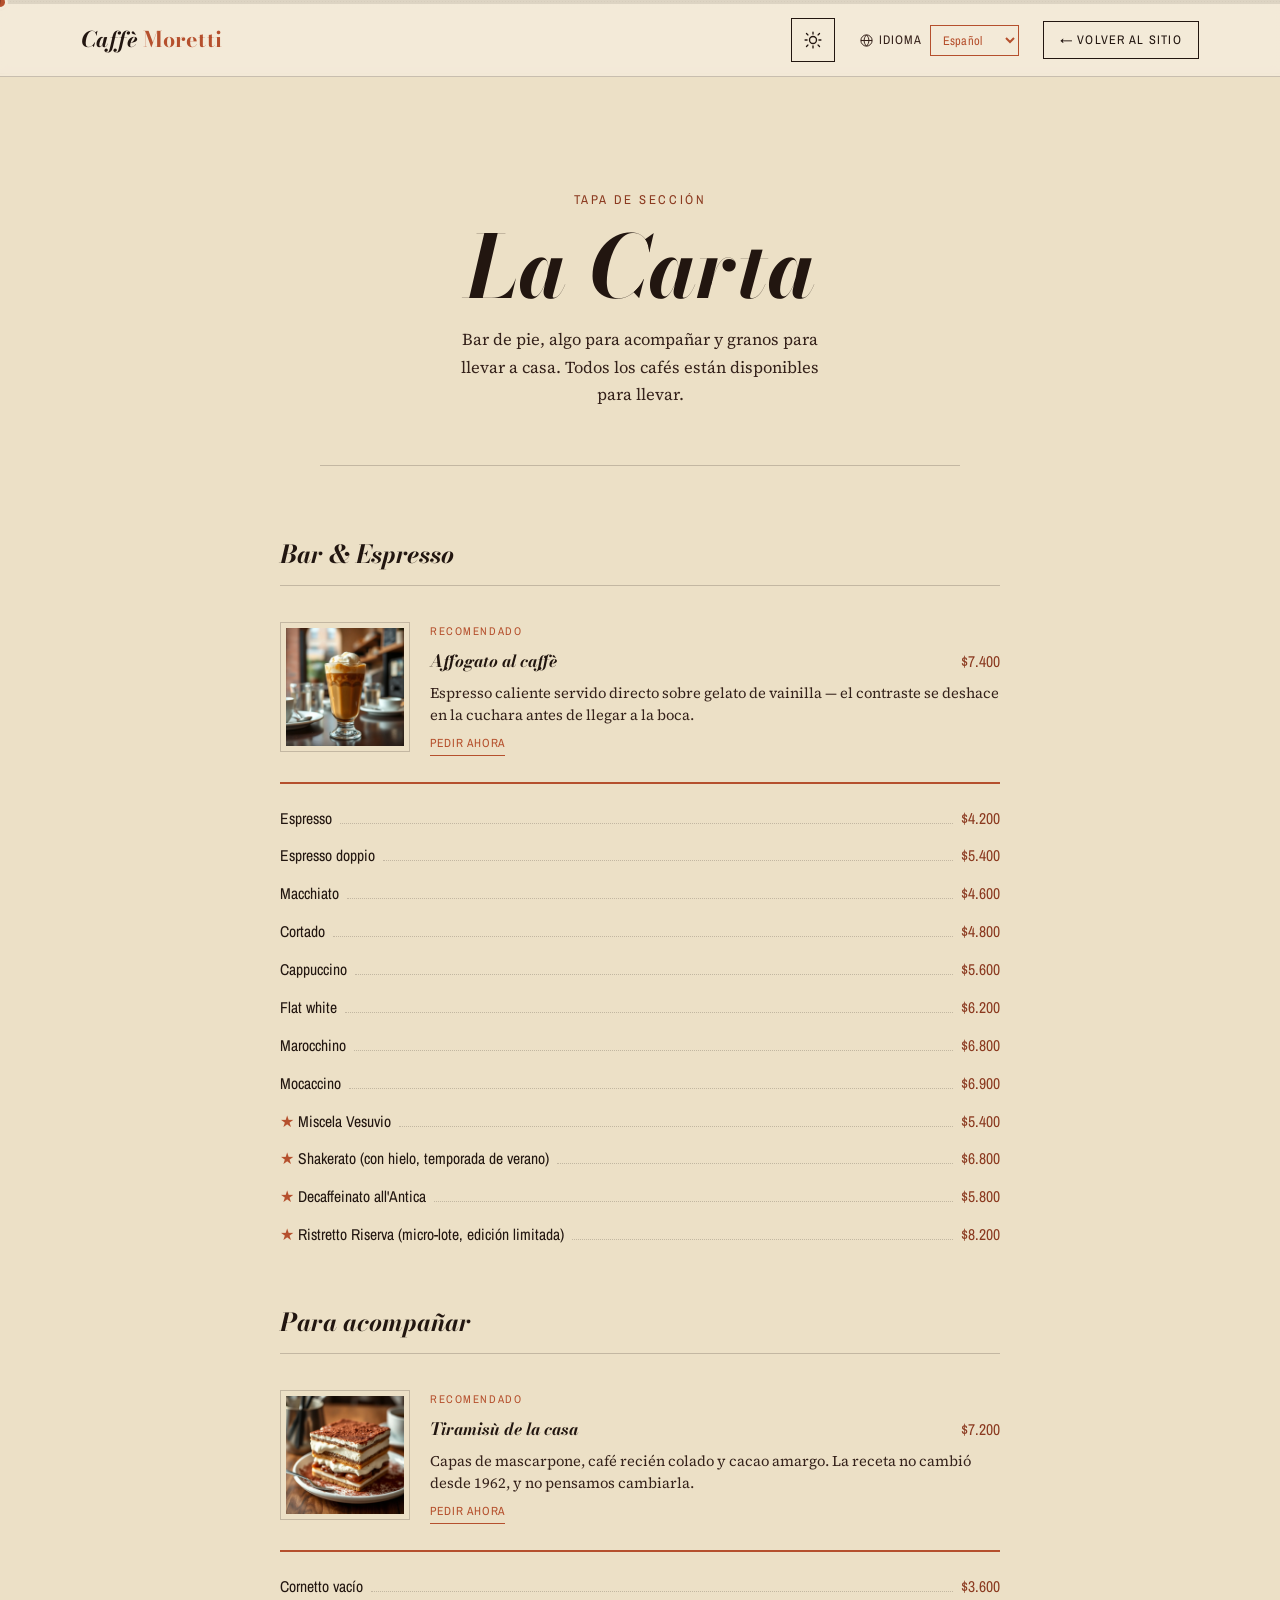
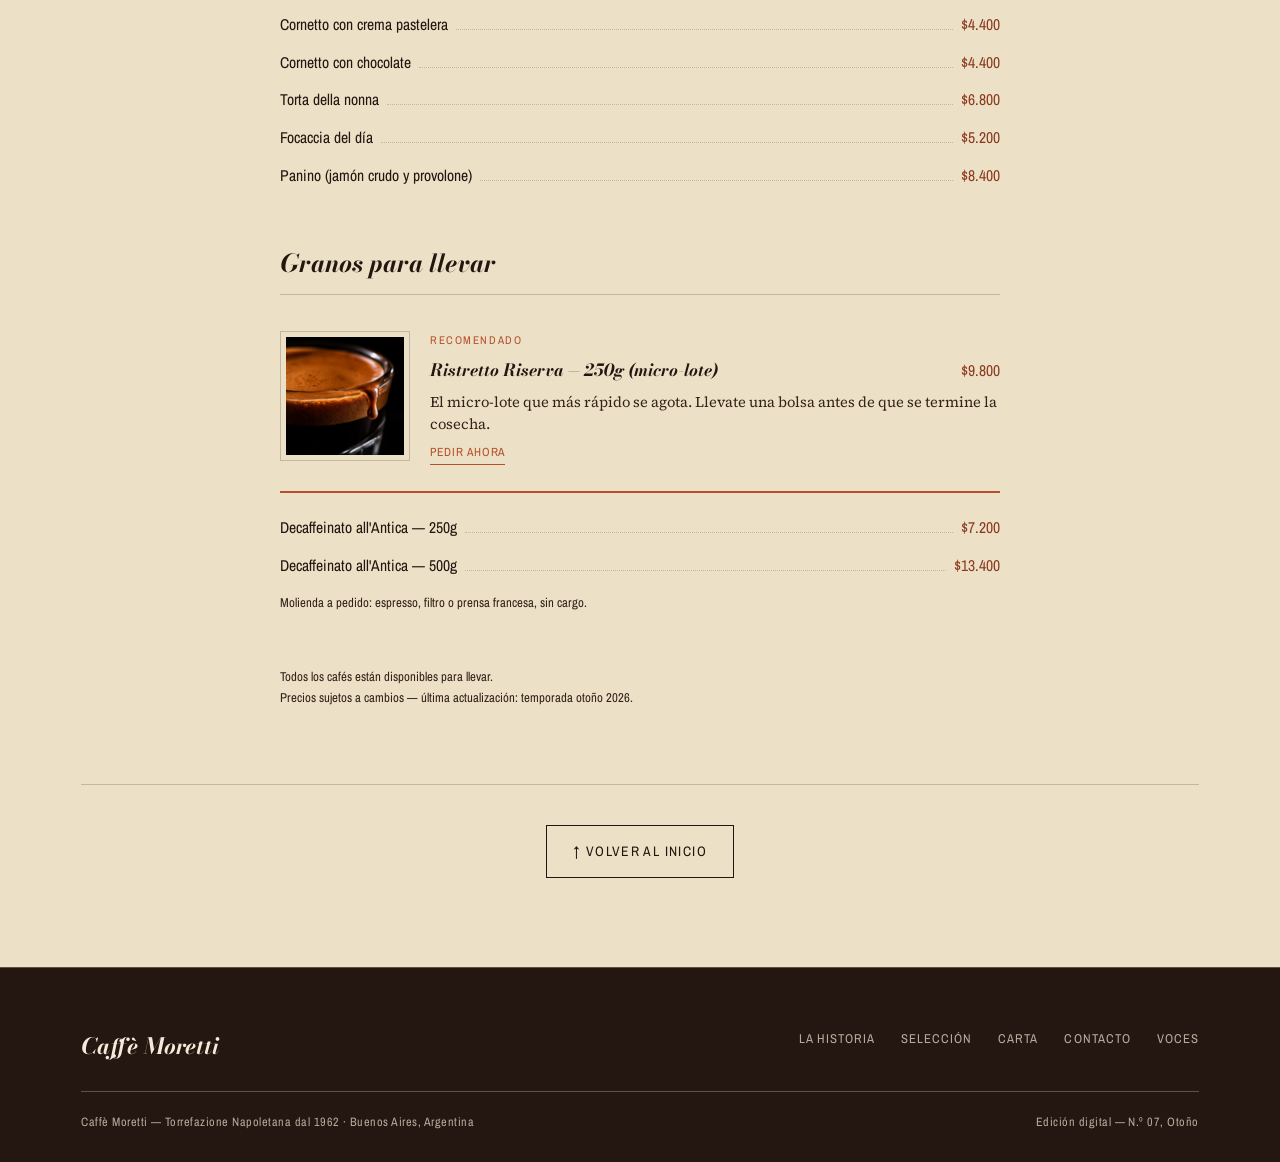
==== commit ba765a8b: "Add files via upload" ====
--- a/carta.html
+++ b/carta.html
@@ -183,7 +183,7 @@
       <h2 class="menu-category-title" data-i18n="carta_cat_granos">Granos para llevar</h2>
 
       <div class="menu-recommended">
-        <div class="menu-item-photo ph"><img class="ph-img" src="assets/images/productos/bolsa.webp" loading="lazy" data-i18n-attr="alt:img_alt_ristretto" alt="Vaso pequeño de espresso ristretto con crema densa en primer plano macro sobre fondo oscuro dramático"></div>
+        <div class="menu-item-photo ph"><img class="ph-img" src="assets/images/productos/ristretto-riserva.webp" loading="lazy" data-i18n-attr="alt:img_alt_ristretto" alt="Vaso pequeño de espresso ristretto con crema densa en primer plano macro sobre fondo oscuro dramático"></div>
         <div class="menu-item-body">
           <span class="menu-recommended-eyebrow" data-i18n="carta_recomendado">Recomendado</span>
           <div class="menu-item-top">
